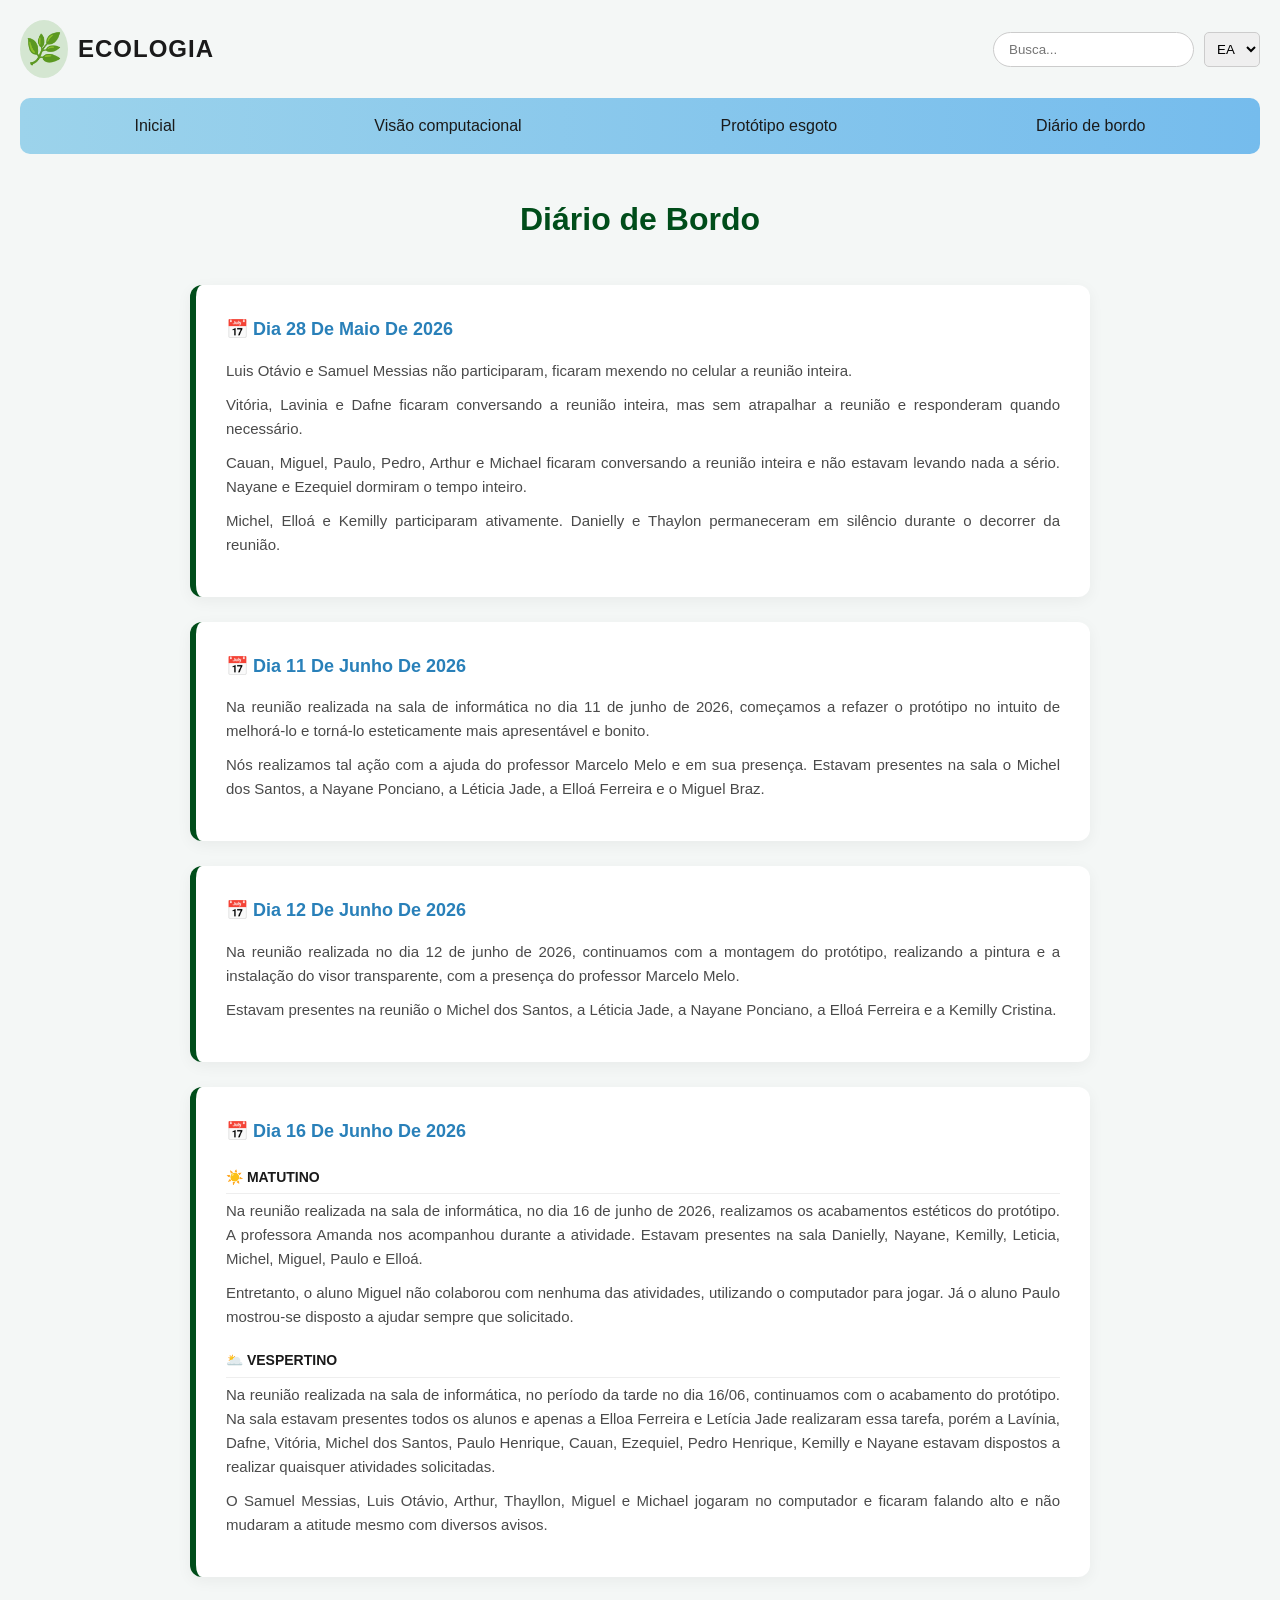
==== page/diario.html @ fc94ed95 "remasterizada" ====
<!DOCTYPE html>
<html lang="pt-BR">
<head>
    <meta charset="UTF-8">
    <meta name="viewport" content="width=device-width, initial-scale=1.0">
    <title>Ecologia - Diário de Bordo</title>
    <style>
        :root {
            --bg-color: #f4f7f6;
            --text-dark: #1a1a1a;
            --text-gray: #4a4a4a;
            --nav-bg: #89c4f4;
            --card-bg: #ffffff;
            --accent-green: #004d1a;
            --accent-blue: #2980b9;
        }

        * {
            margin: 0;
            padding: 0;
            box-sizing: border-box;
            font-family: 'Segoe UI', Roboto, Helvetica, Arial, sans-serif;
        }

        body {
            background-color: var(--bg-color);
            color: var(--text-dark);
            line-height: 1.6;
        }

        .container {
            max-width: 1400px;
            margin: 0 auto;
            padding: 0 20px;
        }

        /* --- CABEÇALHO (Header) --- */
        header {
            display: flex;
            justify-content: space-between;
            align-items: center;
            padding: 20px 0;
        }

        .logo-area {
            display: flex;
            align-items: center;
            gap: 10px;
            font-size: 24px;
            font-weight: 800;
            letter-spacing: 1px;
        }

        .logo-icon {
            font-size: 30px;
            background: #d4e6d1;
            border-radius: 50%;
            padding: 5px;
        }

        .search-area {
            display: flex;
            gap: 10px;
        }

        .search-area input {
            padding: 8px 15px;
            border: 1px solid #ccc;
            border-radius: 20px;
            outline: none;
        }

        .search-area select {
            padding: 8px;
            border: 1px solid #ccc;
            border-radius: 5px;
        }

        /* --- MENU DE NAVEGAÇÃO --- */
        nav {
            background: linear-gradient(90deg, #9cd3eb 0%, #75bced 100%);
            border-radius: 10px;
            padding: 15px;
            margin-bottom: 40px;
        }

        nav ul {
            list-style: none;
            display: flex;
            justify-content: space-around;
        }

        nav ul li a {
            text-decoration: none;
            color: var(--text-dark);
            font-weight: 500;
            font-size: 16px;
        }

        nav ul li a:hover {
            opacity: 0.7;
        }

        /* --- CONTEÚDO PRINCIPAL (Diário de Bordo) --- */
        .page-title {
            text-align: center;
            color: var(--accent-green);
            font-size: 32px;
            margin-bottom: 40px;
        }

        .log-container {
            max-width: 900px;
            margin: 0 auto 50px auto;
            display: flex;
            flex-direction: column;
            gap: 25px;
        }

        .log-card {
            background-color: var(--card-bg);
            border-radius: 12px;
            padding: 30px;
            box-shadow: 0 4px 15px rgba(0,0,0,0.05);
            border-left: 6px solid var(--accent-green);
            transition: transform 0.2s;
        }

        .log-card:hover {
            transform: translateX(5px);
        }

        .log-date {
            font-size: 18px;
            color: var(--accent-blue);
            font-weight: bold;
            display: flex;
            align-items: center;
            gap: 10px;
            margin-bottom: 15px;
            text-transform: capitalize;
        }

        .log-card p {
            color: var(--text-gray);
            font-size: 15px;
            text-align: justify;
            margin-bottom: 10px;
        }

        .log-period {
            font-size: 14px;
            color: var(--text-dark);
            font-weight: bold;
            text-transform: uppercase;
            margin-top: 20px;
            margin-bottom: 5px;
            border-bottom: 1px solid #eee;
            padding-bottom: 5px;
        }

        /* --- RODAPÉ --- */
        footer {
            background-color: #e5e5e5;
            padding: 20px 0;
            font-size: 13px;
            color: var(--text-gray);
            margin-top: 40px;
        }

        .footer-content {
            display: flex;
            justify-content: space-between;
            align-items: center;
        }

        .footer-links {
            display: flex;
            gap: 15px;
        }

        .footer-links a {
            color: var(--text-gray);
            text-decoration: none;
        }

        /* --- RESPONSIVIDADE --- */
        @media (max-width: 768px) {
            nav ul {
                flex-direction: column;
                align-items: center;
                gap: 15px;
            }
            header {
                flex-direction: column;
                gap: 15px;
            }
            .log-card {
                padding: 20px;
            }
        }
    </style>
</head>
<body>

    <div class="container">
        <header>
            <div class="logo-area">
                <span class="logo-icon">🌿</span>
                ECOLOGIA
            </div>
            <div class="search-area">
                <input type="text" placeholder="Busca...">
                <select>
                    <option>EA</option>
                </select>
            </div>
        </header>

        <nav>
            <ul>
                <li><a href="index.html">Inicial</a></li>
                <li><a href="visao.html">Visão computacional</a></li>
                <li><a href="prototipo.html">Protótipo esgoto</a></li>
                <li><a href="diario.html">Diário de bordo</a></li>
            </ul>
        </nav>

        <main>
            <h1 class="page-title">Diário de Bordo</h1>

            <div class="log-container">
                
                <div class="log-card">
                    <div class="log-date">📅 Dia 28 de maio de 2026</div>
                    <p>Luis Otávio e Samuel Messias não participaram, ficaram mexendo no celular a reunião inteira.</p>
                    <p>Vitória, Lavinia e Dafne ficaram conversando a reunião inteira, mas sem atrapalhar a reunião e responderam quando necessário.</p>
                    <p>Cauan, Miguel, Paulo, Pedro, Arthur e Michael ficaram conversando a reunião inteira e não estavam levando nada a sério. Nayane e Ezequiel dormiram o tempo inteiro.</p>
                    <p>Michel, Elloá e Kemilly participaram ativamente. Danielly e Thaylon permaneceram em silêncio durante o decorrer da reunião.</p>
                </div>

                <div class="log-card">
                    <div class="log-date">📅 Dia 11 de junho de 2026</div>
                    <p>Na reunião realizada na sala de informática no dia 11 de junho de 2026, começamos a refazer o protótipo no intuito de melhorá-lo e torná-lo esteticamente mais apresentável e bonito.</p>
                    <p>Nós realizamos tal ação com a ajuda do professor Marcelo Melo e em sua presença. Estavam presentes na sala o Michel dos Santos, a Nayane Ponciano, a Léticia Jade, a Elloá Ferreira e o Miguel Braz.</p>
                </div>

                <div class="log-card">
                    <div class="log-date">📅 Dia 12 de junho de 2026</div>
                    <p>Na reunião realizada no dia 12 de junho de 2026, continuamos com a montagem do protótipo, realizando a pintura e a instalação do visor transparente, com a presença do professor Marcelo Melo.</p>
                    <p>Estavam presentes na reunião o Michel dos Santos, a Léticia Jade, a Nayane Ponciano, a Elloá Ferreira e a Kemilly Cristina.</p>
                </div>

                <div class="log-card">
                    <div class="log-date">📅 Dia 16 de junho de 2026</div>
                    
                    <div class="log-period">☀️ Matutino</div>
                    <p>Na reunião realizada na sala de informática, no dia 16 de junho de 2026, realizamos os acabamentos estéticos do protótipo. A professora Amanda nos acompanhou durante a atividade. Estavam presentes na sala Danielly, Nayane, Kemilly, Leticia, Michel, Miguel, Paulo e Elloá.</p>
                    <p>Entretanto, o aluno Miguel não colaborou com nenhuma das atividades, utilizando o computador para jogar. Já o aluno Paulo mostrou-se disposto a ajudar sempre que solicitado.</p>

                    <div class="log-period">🌥️ Vespertino</div>
                    <p>Na reunião realizada na sala de informática, no período da tarde no dia 16/06, continuamos com o acabamento do protótipo. Na sala estavam presentes todos os alunos e apenas a Elloa Ferreira e Letícia Jade realizaram essa tarefa, porém a Lavínia, Dafne, Vitória, Michel dos Santos, Paulo Henrique, Cauan, Ezequiel, Pedro Henrique, Kemilly e Nayane estavam dispostos a realizar quaisquer atividades solicitadas.</p>
                    <p>O Samuel Messias, Luis Otávio, Arthur, Thayllon, Miguel e Michael jogaram no computador e ficaram falando alto e não mudaram a atitude mesmo com diversos avisos.</p>
                </div>

            </div>
        </main>
    </div>

</body>
</html>
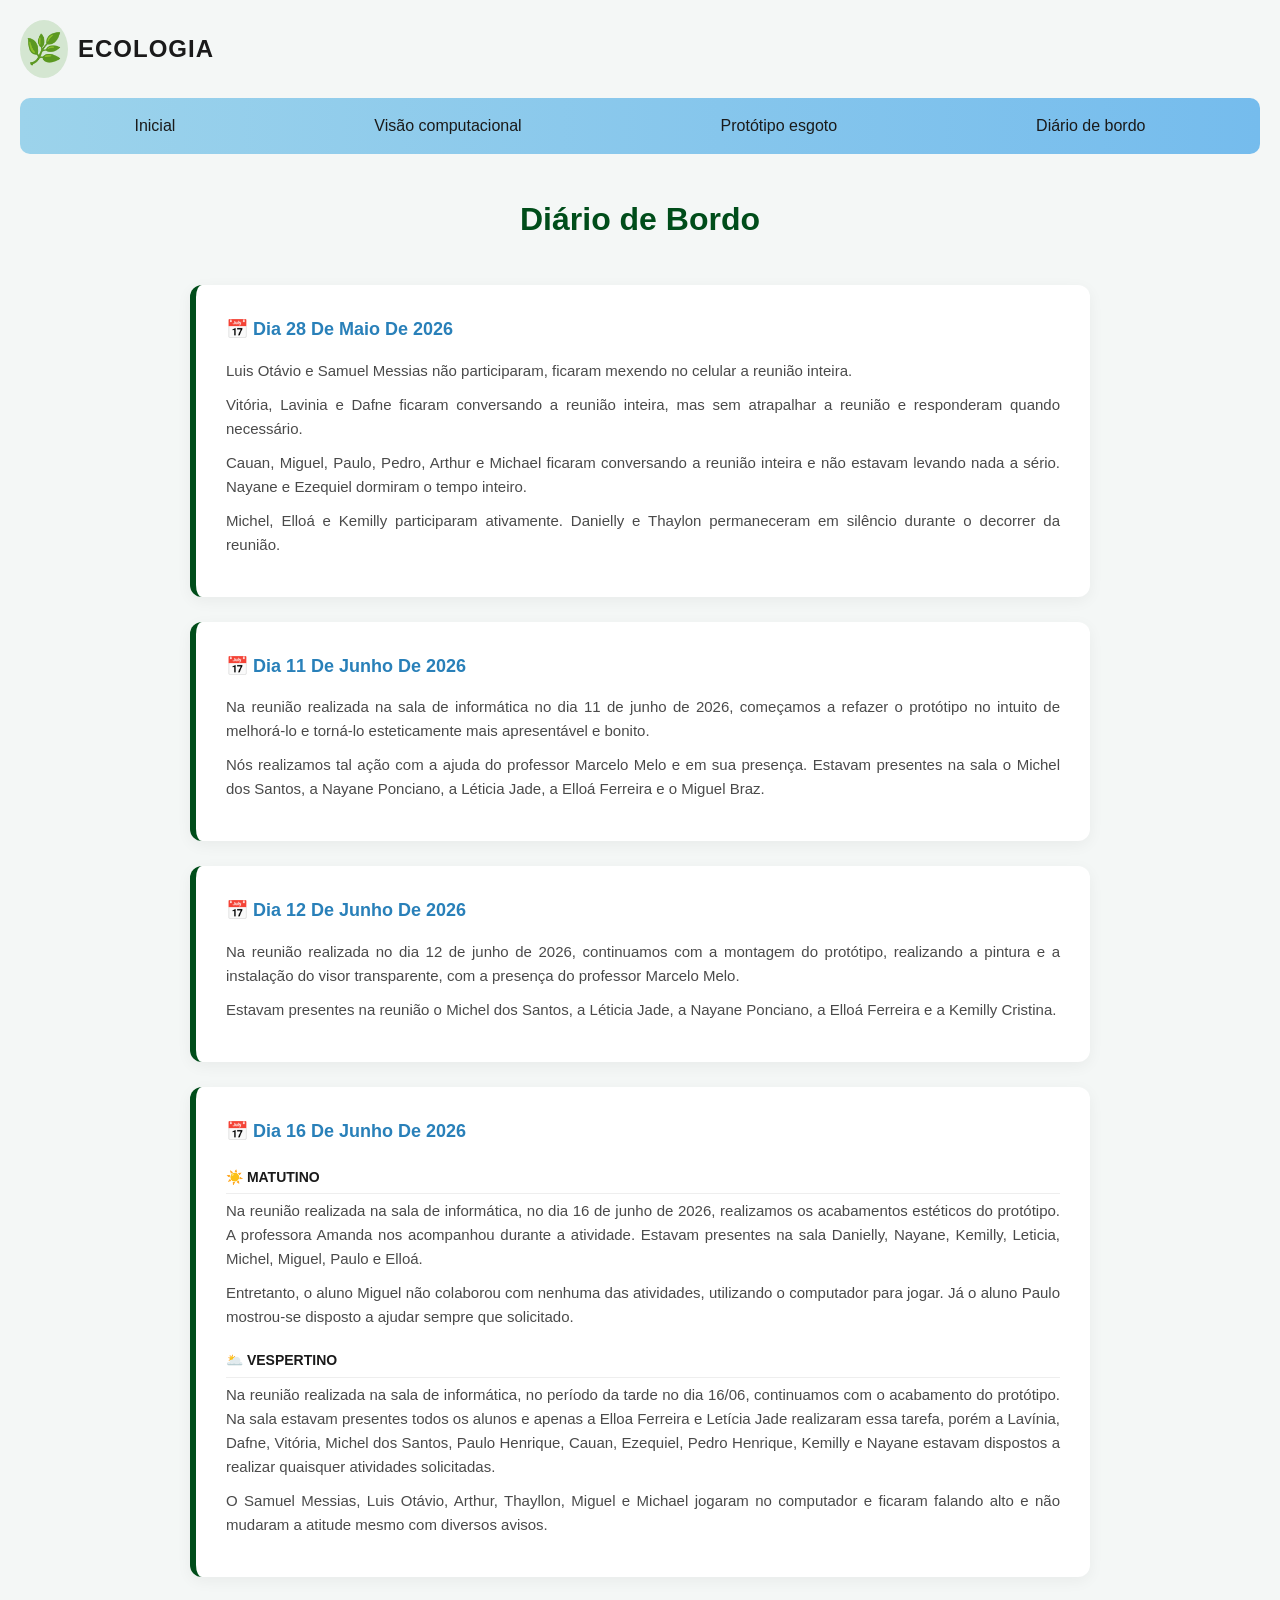
==== commit a888b62f: "favicon" ====
--- a/page/diario.html
+++ b/page/diario.html
@@ -1,6 +1,7 @@
 <!DOCTYPE html>
 <html lang="pt-BR">
 <head>
+    <link rel="icon" href="/ChatGPT Image 19 de jun. de 2026, 16_13_47.png" type="image/x-icon">
     <meta charset="UTF-8">
     <meta name="viewport" content="width=device-width, initial-scale=1.0">
     <title>Ecologia - Diário de Bordo</title>
@@ -209,12 +210,6 @@
                 <span class="logo-icon">🌿</span>
                 ECOLOGIA
             </div>
-            <div class="search-area">
-                <input type="text" placeholder="Busca...">
-                <select>
-                    <option>EA</option>
-                </select>
-            </div>
         </header>
 
         <nav>
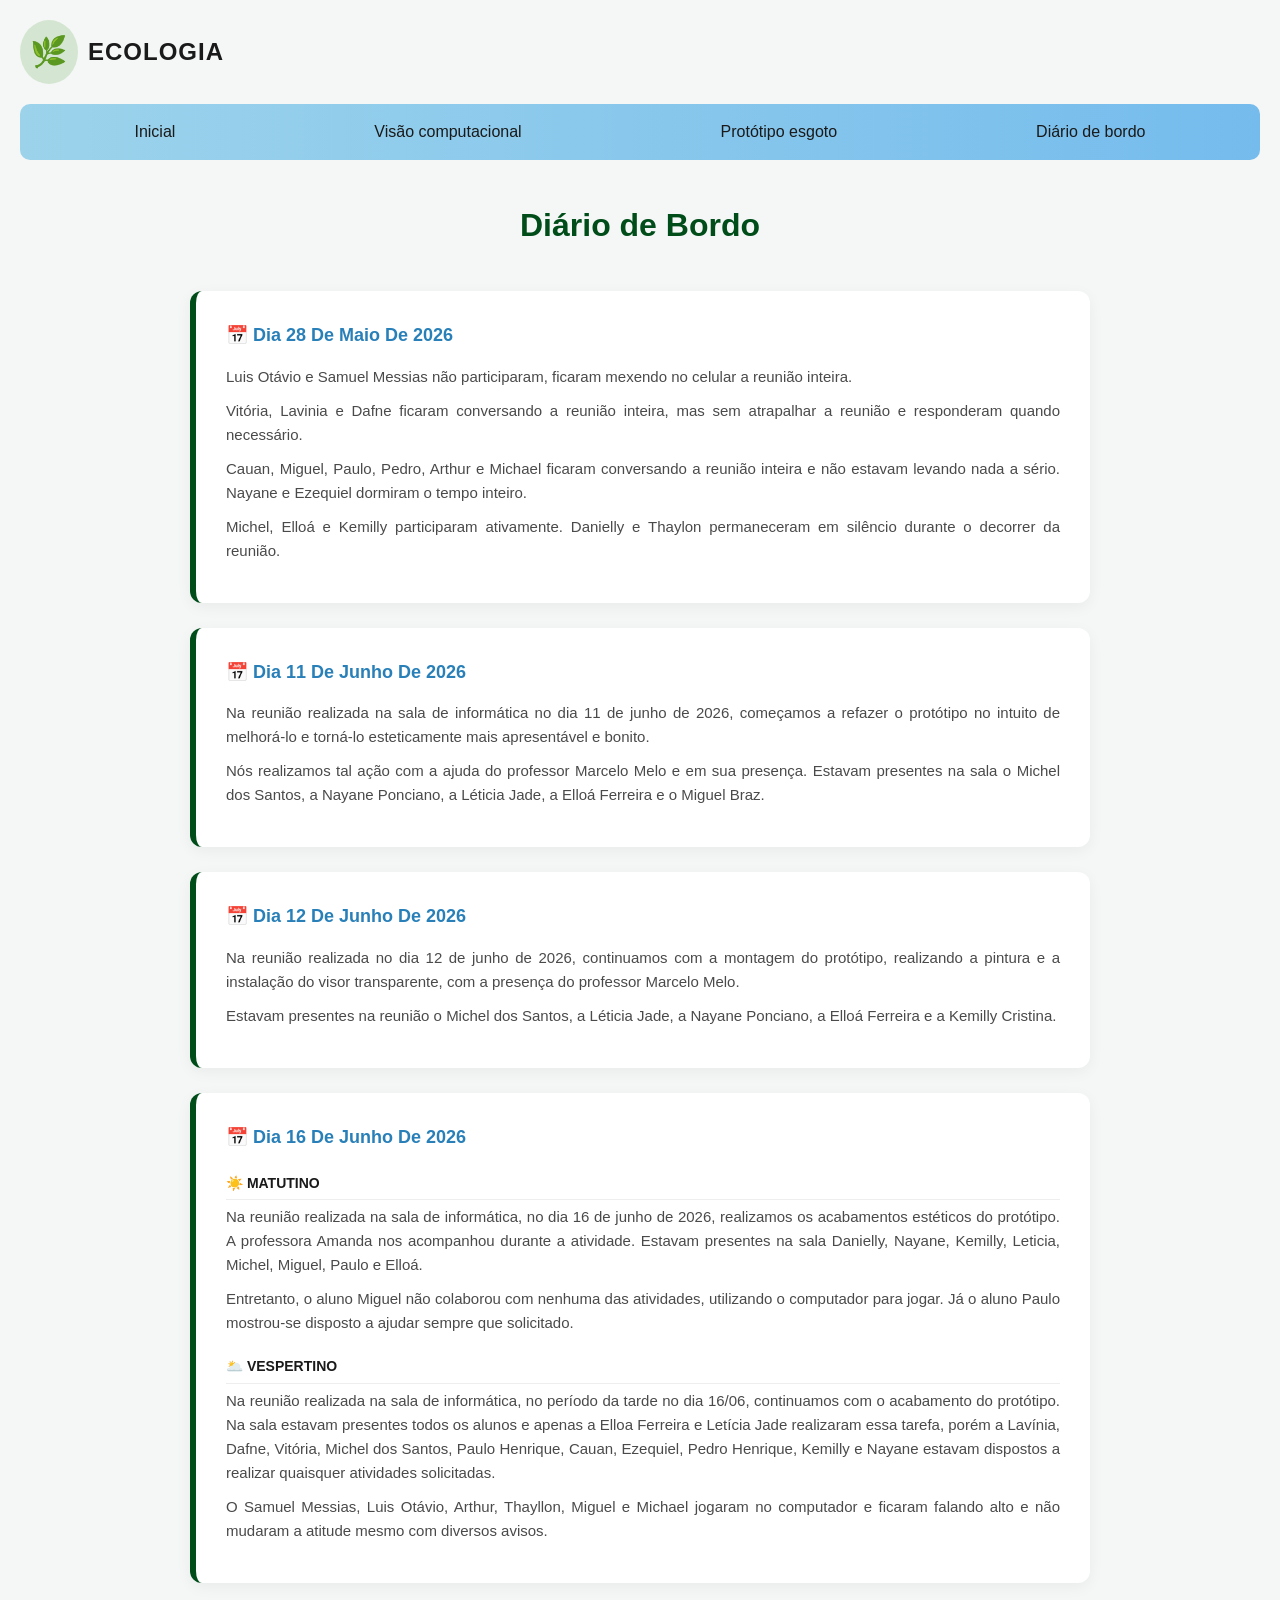
==== commit d1796aed: "tamanho da logo" ====
--- a/page/diario.html
+++ b/page/diario.html
@@ -56,7 +56,9 @@
             font-size: 30px;
             background: #d4e6d1;
             border-radius: 50%;
-            padding: 5px;
+            padding: 8px;
+            padding-right: 10px;
+            padding-left: 10px;
         }
 
         .search-area {
